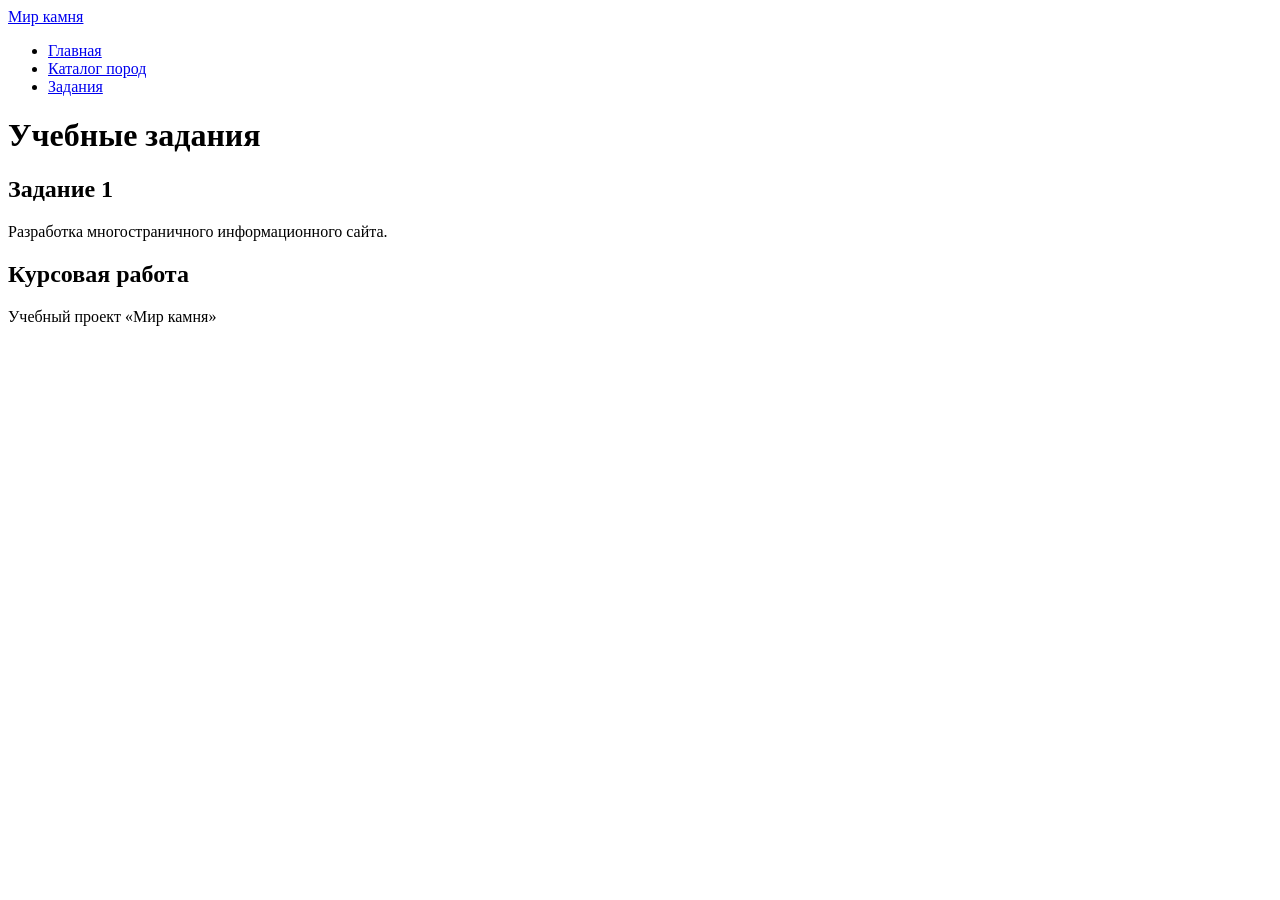
==== assignments.html @ 458636f0 "Create site structure and pages" ====
<!DOCTYPE html>
<html lang="ru">
<head>
  <meta charset="UTF-8">
  <meta name="viewport" content="width=device-width, initial-scale=1.0">
  <title>Мир камня — Задания</title>
  <link rel="stylesheet" href="css/style.css">
  <script src="js/script.js" defer></script>
</head>
<body>
  <header class="site-header">
    <a class="site-logo" href="index.html">Мир камня</a>
    <nav class="site-nav" aria-label="Основная навигация">
      <ul>
        <li><a href="index.html">Главная</a></li>
        <li><a href="catalog.html">Каталог пород</a></li>
        <li><a href="assignments.html" aria-current="page">Задания</a></li>
      </ul>
    </nav>
  </header>

  <main>
    <h1>Учебные задания</h1>

    <section>
      <h2>Задание 1</h2>
      <p>Разработка многостраничного информационного сайта.</p>
    </section>

    <section>
      <h2>Курсовая работа</h2>
    </section>
  </main>

  <footer class="site-footer">
    <p>Учебный проект «Мир камня»</p>
  </footer>
</body>
</html>
---- css/style.css ----
/* Общие стили будут добавлены на втором этапе. */
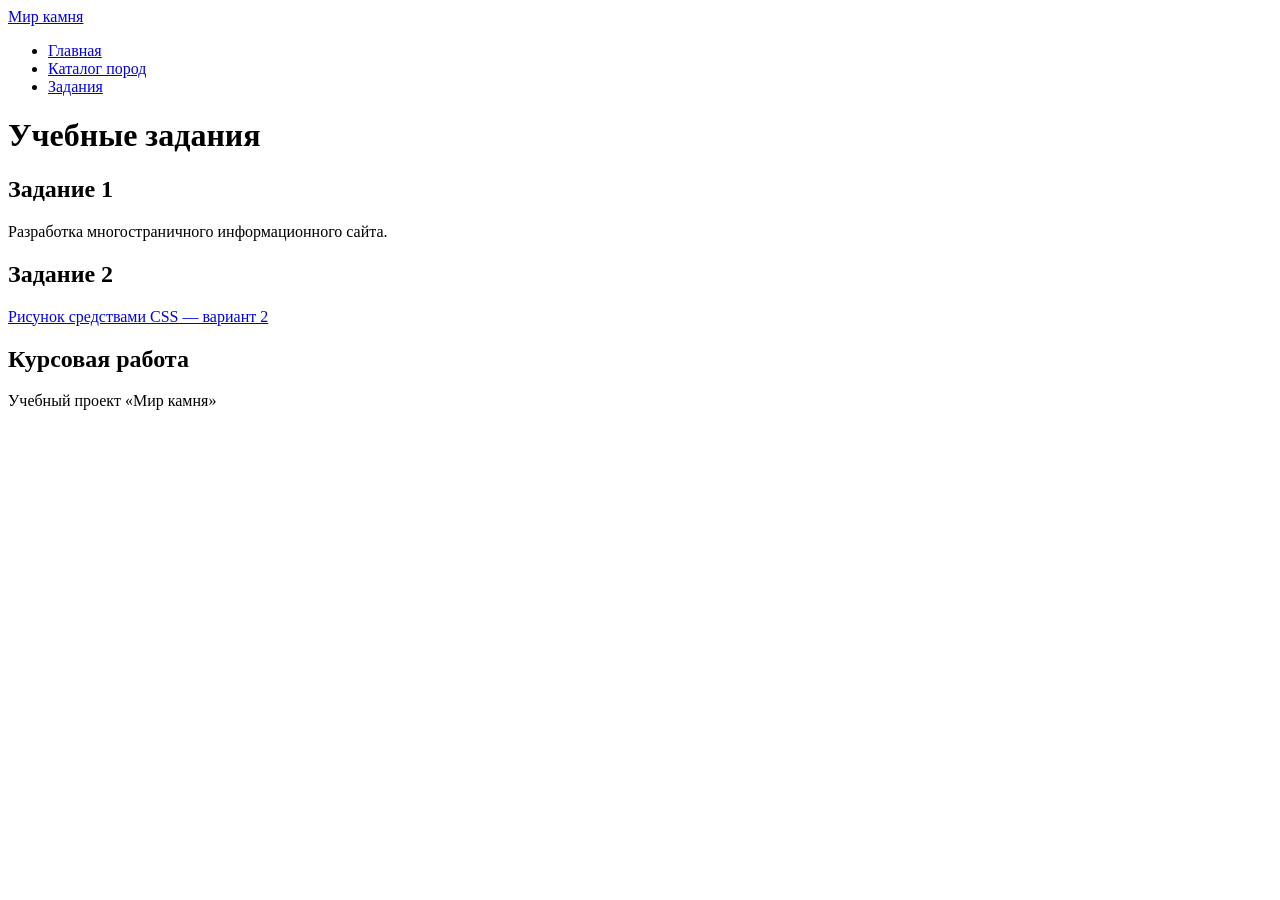
==== commit 50962fdc: "Add CSS drawing for task 2" ====
--- a/assignments.html
+++ b/assignments.html
@@ -28,6 +28,11 @@
     </section>
 
     <section>
+      <h2>Задание 2</h2>
+      <p><a href="task2.html">Рисунок средствами CSS — вариант 2</a></p>
+    </section>
+
+    <section>
       <h2>Курсовая работа</h2>
     </section>
   </main>
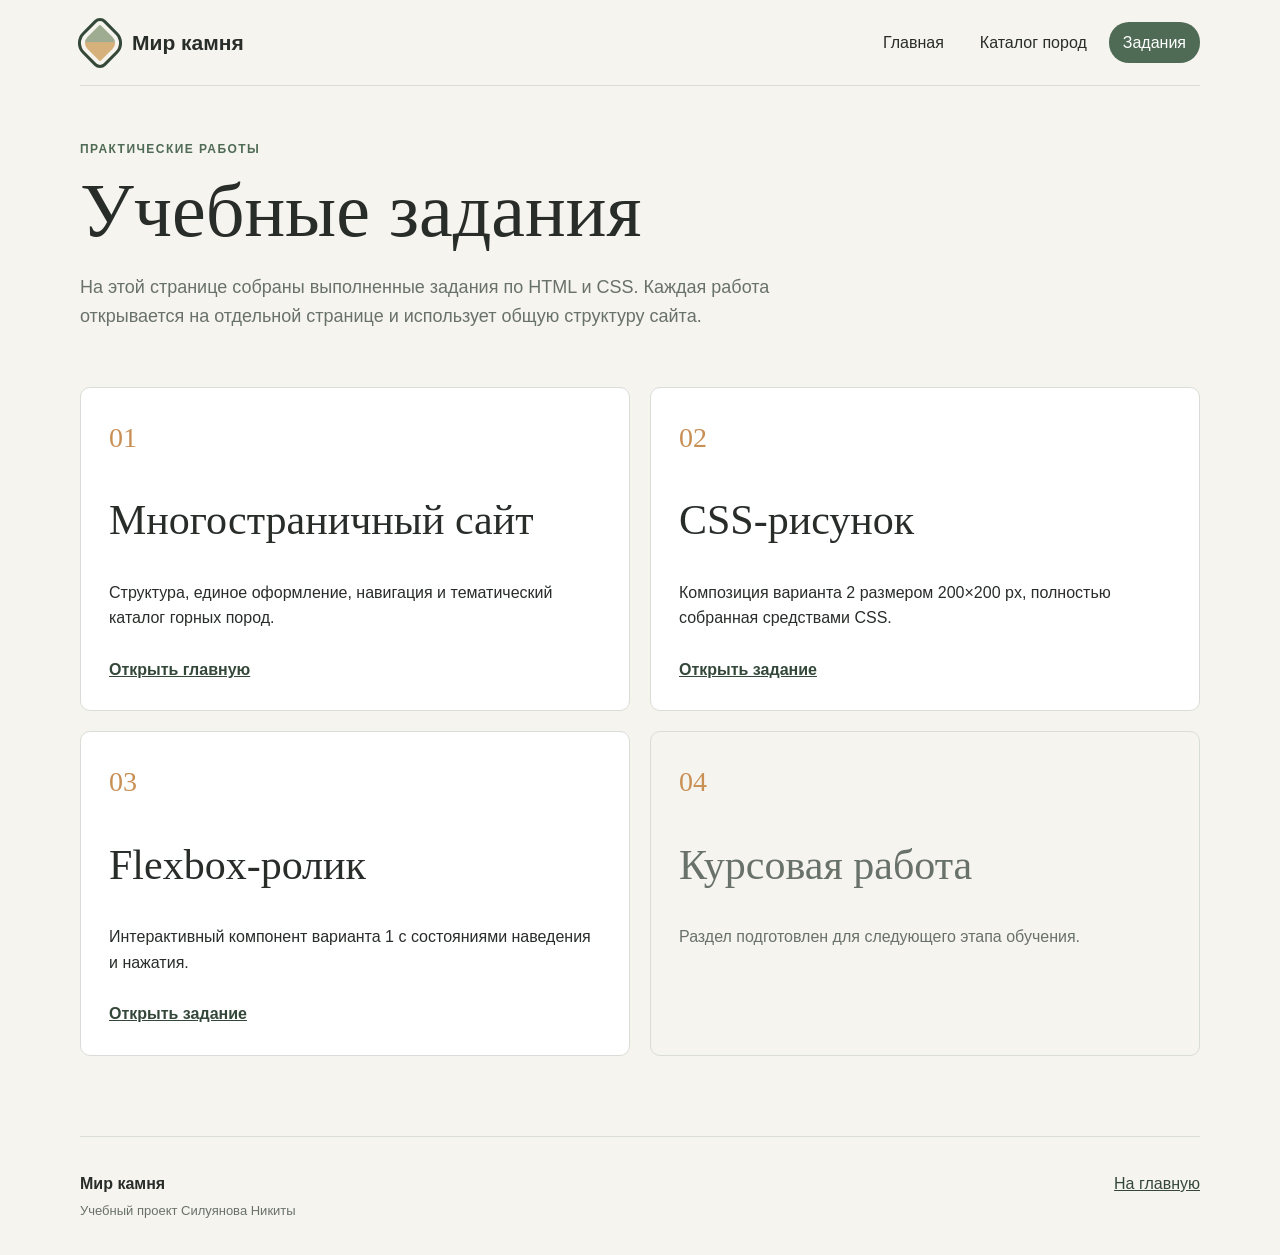
==== commit 98739c16: "Build rock catalog and add flexbox task" ====
--- a/assignments.html
+++ b/assignments.html
@@ -5,40 +5,23 @@
   <meta name="viewport" content="width=device-width, initial-scale=1.0">
   <title>Мир камня — Задания</title>
   <link rel="stylesheet" href="css/style.css">
-  <script src="js/script.js" defer></script>
 </head>
 <body>
   <header class="site-header">
     <a class="site-logo" href="index.html">Мир камня</a>
-    <nav class="site-nav" aria-label="Основная навигация">
-      <ul>
-        <li><a href="index.html">Главная</a></li>
-        <li><a href="catalog.html">Каталог пород</a></li>
-        <li><a href="assignments.html" aria-current="page">Задания</a></li>
-      </ul>
-    </nav>
+    <nav class="site-nav" aria-label="Основная навигация"><ul><li><a href="index.html">Главная</a></li><li><a href="catalog.html">Каталог пород</a></li><li><a href="assignments.html" aria-current="page">Задания</a></li></ul></nav>
   </header>
 
   <main>
-    <h1>Учебные задания</h1>
-
-    <section>
-      <h2>Задание 1</h2>
-      <p>Разработка многостраничного информационного сайта.</p>
-    </section>
-
-    <section>
-      <h2>Задание 2</h2>
-      <p><a href="task2.html">Рисунок средствами CSS — вариант 2</a></p>
-    </section>
-
-    <section>
-      <h2>Курсовая работа</h2>
+    <section class="page-intro"><p class="eyebrow">Практические работы</p><h1>Учебные задания</h1><p>На этой странице собраны выполненные задания по HTML и CSS. Каждая работа открывается на отдельной странице и использует общую структуру сайта.</p></section>
+    <section class="assignment-grid">
+      <article class="assignment-card"><span>01</span><h2>Многостраничный сайт</h2><p>Структура, единое оформление, навигация и тематический каталог горных пород.</p><a href="index.html">Открыть главную</a></article>
+      <article class="assignment-card"><span>02</span><h2>CSS-рисунок</h2><p>Композиция варианта 2 размером 200×200 px, полностью собранная средствами CSS.</p><a href="task2.html">Открыть задание</a></article>
+      <article class="assignment-card"><span>03</span><h2>Flexbox-ролик</h2><p>Интерактивный компонент варианта 1 с состояниями наведения и нажатия.</p><a href="task3.html">Открыть задание</a></article>
+      <article class="assignment-card is-planned"><span>04</span><h2>Курсовая работа</h2><p>Раздел подготовлен для следующего этапа обучения.</p></article>
     </section>
   </main>
 
-  <footer class="site-footer">
-    <p>Учебный проект «Мир камня»</p>
-  </footer>
+  <footer class="site-footer"><div><strong>Мир камня</strong><p>Учебный проект Силуянова Никиты</p></div><a href="index.html">На главную</a></footer>
 </body>
 </html>
--- a/css/style.css
+++ b/css/style.css
@@ -1 +1,392 @@
-/* Общие стили будут добавлены на втором этапе. */
+:root {
+  --ink: #292d2a;
+  --muted: #68716a;
+  --paper: #f6f4ee;
+  --surface: #ffffff;
+  --green: #4f6b56;
+  --green-dark: #34483a;
+  --sand: #c89055;
+  --line: #d9ddd7;
+}
+
+* {
+  box-sizing: border-box;
+}
+
+html {
+  scroll-behavior: smooth;
+}
+
+body {
+  margin: 0;
+  color: var(--ink);
+  background: var(--paper);
+  font-family: Arial, Helvetica, sans-serif;
+  line-height: 1.6;
+}
+
+a {
+  color: var(--green-dark);
+}
+
+img {
+  display: block;
+  max-width: 100%;
+}
+
+.site-header,
+main,
+.site-footer {
+  width: min(1120px, calc(100% - 40px));
+  margin: 0 auto;
+}
+
+.site-header {
+  display: flex;
+  align-items: center;
+  justify-content: space-between;
+  min-height: 86px;
+  border-bottom: 1px solid var(--line);
+}
+
+.site-logo {
+  display: inline-flex;
+  gap: 12px;
+  align-items: center;
+  color: var(--ink);
+  font-size: 21px;
+  font-weight: 700;
+  text-decoration: none;
+}
+
+.site-logo::before {
+  width: 34px;
+  height: 34px;
+  content: "";
+  transform: rotate(45deg);
+  border: 3px solid var(--green-dark);
+  border-radius: 8px 15px 8px 15px;
+  background: linear-gradient(135deg, #9eac91 0 48%, #d6b17b 49% 100%);
+  box-shadow: inset 0 0 0 4px var(--paper);
+}
+
+.site-nav ul {
+  display: flex;
+  gap: 8px;
+  margin: 0;
+  padding: 0;
+  list-style: none;
+}
+
+.site-nav a {
+  display: block;
+  padding: 8px 14px;
+  border-radius: 20px;
+  color: var(--ink);
+  text-decoration: none;
+}
+
+.site-nav a:hover,
+.site-nav a[aria-current="page"] {
+  color: #ffffff;
+  background: var(--green);
+}
+
+main {
+  padding: 54px 0 80px;
+}
+
+h1,
+h2,
+h3,
+p {
+  margin-top: 0;
+}
+
+h1 {
+  max-width: 760px;
+  margin-bottom: 22px;
+  font-family: Georgia, "Times New Roman", serif;
+  font-size: clamp(42px, 7vw, 76px);
+  font-weight: 500;
+  line-height: 1.05;
+}
+
+h2 {
+  font-family: Georgia, "Times New Roman", serif;
+  font-size: clamp(29px, 4vw, 42px);
+  font-weight: 500;
+  line-height: 1.15;
+}
+
+h3 {
+  font-size: 20px;
+}
+
+.eyebrow,
+.rock-type {
+  color: var(--green);
+  font-size: 12px;
+  font-weight: 700;
+  letter-spacing: 0.12em;
+  text-transform: uppercase;
+}
+
+.hero {
+  display: grid;
+  grid-template-columns: 1.15fr 0.85fr;
+  gap: 56px;
+  align-items: center;
+  min-height: 580px;
+}
+
+.hero > div > p:not(.eyebrow) {
+  max-width: 620px;
+  color: var(--muted);
+  font-size: 19px;
+}
+
+.hero-image img,
+.split-section img {
+  width: 100%;
+  height: 480px;
+  border-radius: 140px 24px 140px 24px;
+  object-fit: cover;
+}
+
+figure {
+  margin: 0;
+}
+
+figcaption,
+.sources {
+  margin-top: 10px;
+  color: var(--muted);
+  font-size: 12px;
+}
+
+.button {
+  display: inline-block;
+  margin-top: 12px;
+  padding: 12px 20px;
+  border-radius: 6px;
+  color: #ffffff;
+  background: var(--green-dark);
+  text-decoration: none;
+}
+
+.content-section {
+  padding: 80px 0;
+  border-top: 1px solid var(--line);
+}
+
+.text-section > p:not(.eyebrow) {
+  max-width: 820px;
+  color: var(--muted);
+  font-size: 18px;
+}
+
+.info-grid,
+.rock-preview-grid,
+.assignment-grid {
+  display: grid;
+  grid-template-columns: repeat(3, 1fr);
+  gap: 20px;
+  margin-top: 36px;
+}
+
+.info-card,
+.assignment-card {
+  padding: 28px;
+  border: 1px solid var(--line);
+  border-radius: 10px;
+  background: var(--surface);
+}
+
+.card-number,
+.assignment-card > span {
+  display: block;
+  margin-bottom: 36px;
+  color: var(--sand);
+  font-family: Georgia, "Times New Roman", serif;
+  font-size: 28px;
+}
+
+.split-section {
+  display: grid;
+  grid-template-columns: 1fr 0.85fr;
+  gap: 60px;
+  align-items: center;
+}
+
+.split-section img {
+  height: 420px;
+  border-radius: 20px 120px 20px 120px;
+}
+
+.rock-preview-grid {
+  grid-template-columns: repeat(4, 1fr);
+}
+
+.rock-preview {
+  position: relative;
+  min-height: 280px;
+  overflow: hidden;
+  border-radius: 10px;
+  color: #ffffff;
+}
+
+.rock-preview::after {
+  position: absolute;
+  inset: 40% 0 0;
+  content: "";
+  background: linear-gradient(transparent, rgba(0, 0, 0, 0.78));
+}
+
+.rock-preview img {
+  width: 100%;
+  height: 100%;
+  object-fit: cover;
+  transition: transform 0.3s ease;
+}
+
+.rock-preview:hover img {
+  transform: scale(1.04);
+}
+
+.rock-preview span {
+  position: absolute;
+  z-index: 1;
+  right: 18px;
+  bottom: 14px;
+  left: 18px;
+  font-size: 21px;
+  font-weight: 700;
+}
+
+.page-intro {
+  max-width: 760px;
+  margin-bottom: 56px;
+}
+
+.page-intro > p:last-child {
+  color: var(--muted);
+  font-size: 18px;
+}
+
+.rock-catalog {
+  display: grid;
+  gap: 24px;
+}
+
+.rock-card {
+  display: grid;
+  grid-template-columns: 300px 1fr;
+  gap: 32px;
+  overflow: hidden;
+  border: 1px solid var(--line);
+  border-radius: 10px;
+  background: var(--surface);
+  scroll-margin-top: 20px;
+}
+
+.rock-card img {
+  width: 100%;
+  height: 260px;
+  object-fit: cover;
+}
+
+.rock-card > div {
+  align-self: center;
+  padding: 25px 32px 25px 0;
+}
+
+.rock-card h2 {
+  margin: 4px 0 12px;
+  font-size: 32px;
+}
+
+.rock-card a {
+  color: var(--muted);
+  font-size: 12px;
+}
+
+.assignment-grid {
+  grid-template-columns: repeat(2, 1fr);
+}
+
+.assignment-card {
+  min-height: 270px;
+}
+
+.assignment-card a {
+  display: inline-block;
+  margin-top: 10px;
+  font-weight: 700;
+}
+
+.assignment-card.is-planned {
+  color: var(--muted);
+  background: transparent;
+}
+
+.site-footer {
+  display: flex;
+  justify-content: space-between;
+  padding: 34px 0;
+  border-top: 1px solid var(--line);
+}
+
+.site-footer p {
+  margin: 4px 0 0;
+  color: var(--muted);
+  font-size: 13px;
+}
+
+@media (max-width: 760px) {
+  .site-header,
+  .site-footer {
+    align-items: flex-start;
+    flex-direction: column;
+    gap: 20px;
+    padding: 20px 0;
+  }
+
+  .site-nav ul {
+    flex-wrap: wrap;
+  }
+
+  main {
+    padding-top: 36px;
+  }
+
+  h1 {
+    overflow-wrap: anywhere;
+    font-size: 38px;
+  }
+
+  .hero,
+  .split-section,
+  .rock-card {
+    grid-template-columns: 1fr;
+  }
+
+  .hero {
+    gap: 32px;
+  }
+
+  .hero-image img,
+  .split-section img {
+    height: 340px;
+  }
+
+  .info-grid,
+  .rock-preview-grid,
+  .assignment-grid {
+    grid-template-columns: 1fr;
+  }
+
+  .rock-card > div {
+    padding: 4px 24px 26px;
+  }
+}
